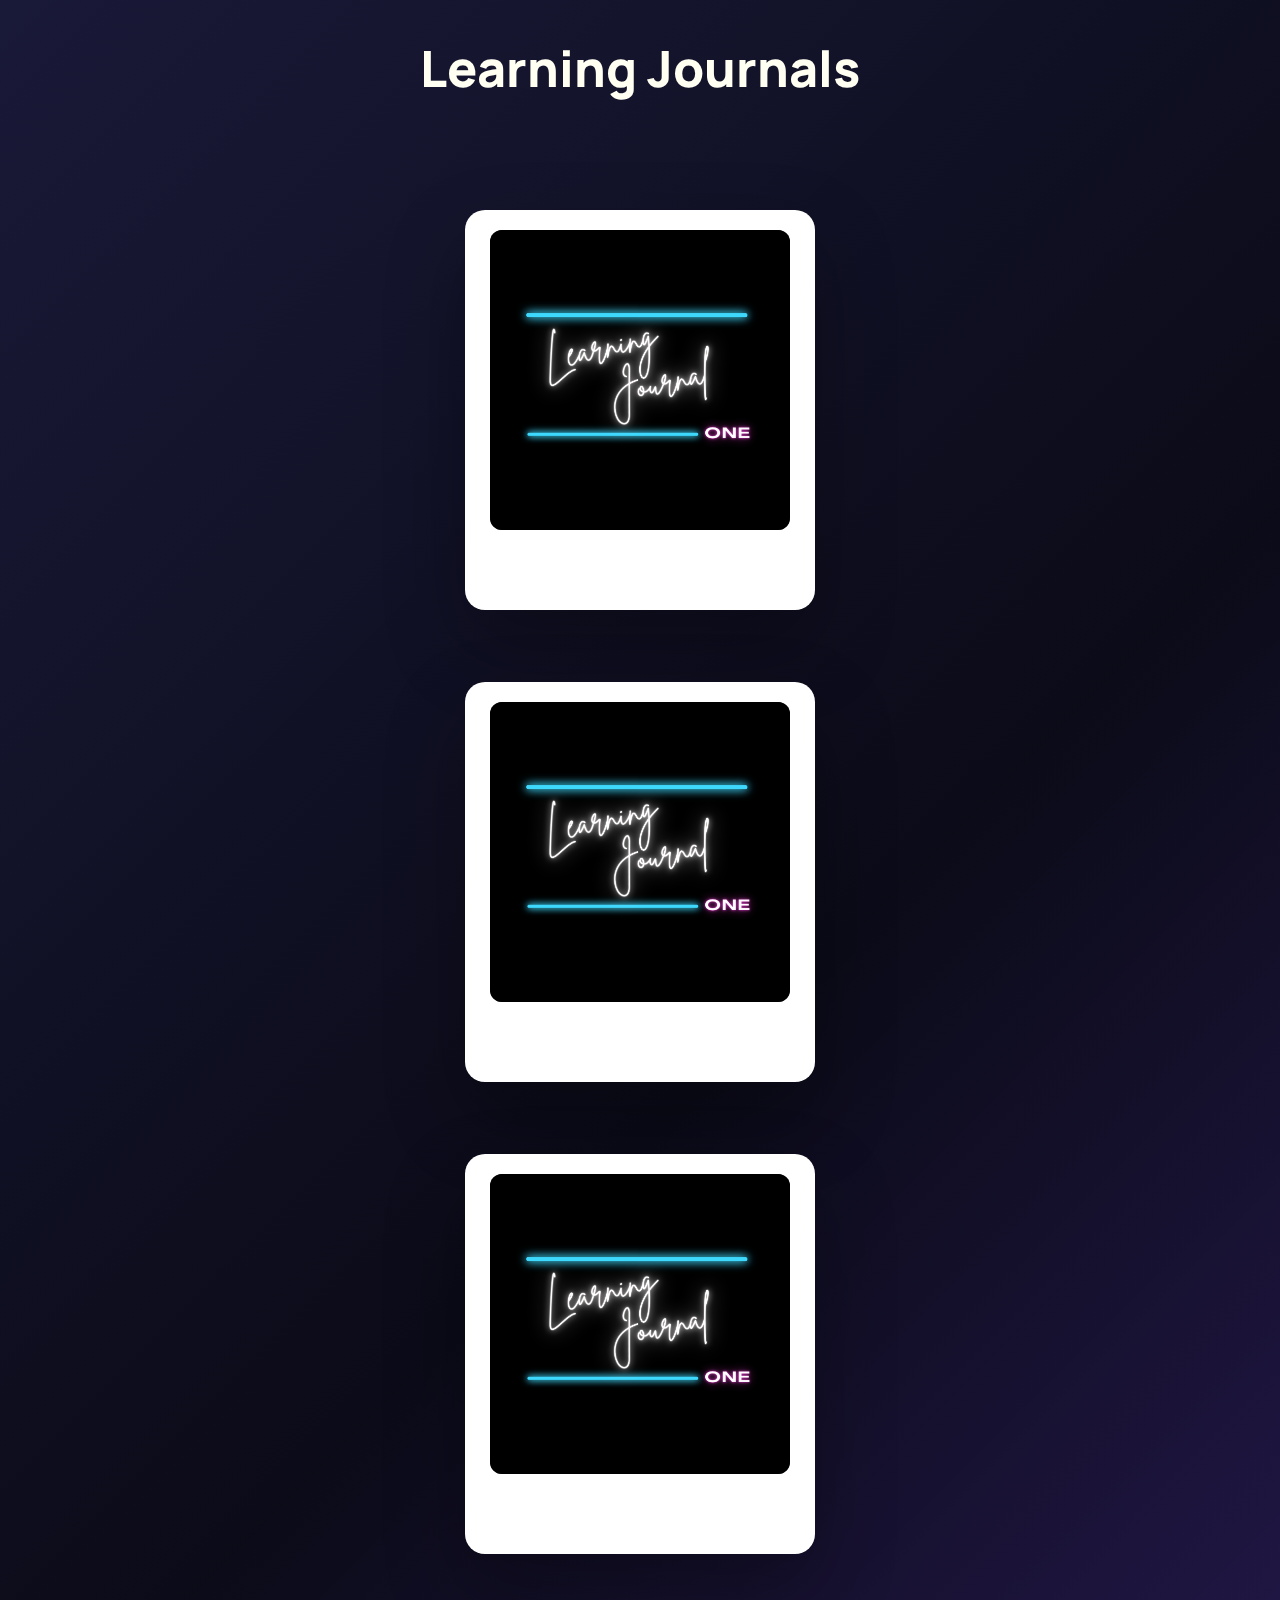
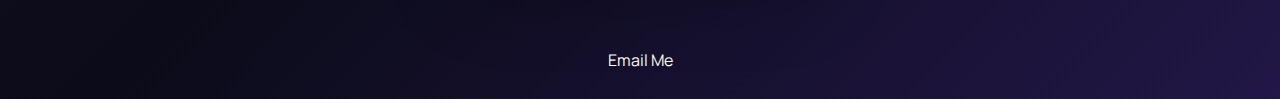
==== journals/index.html @ 32d6e1f3 "learning journal" ====
<!DOCTYPE html>
<html lang="en">
<head>
    <meta charset="UTF-8">
    <meta name="viewport" content="width=device-width, initial-scale=1.0">
    <link href="https://fonts.googleapis.com/css2?family=Manrope:wght@400;600;700;800&display=swap" rel="stylesheet">
    <link href="styles.css" rel="stylesheet">
    <title>Learning Journals</title>
</head>
<body>
    <header id="banner">
        <h1>Learning Journals</h1>
    </header>
    <main>
        <div class = "container" id = "container1">
            <div class = "card">
                <div class = "imgBx">
                    <img src = "ljimages/lj1.png" alt="Learning Journal One">
                </div>
                <article class = "content">
                    <h2>Journal 1 - <a href="https://uxdesign.cc/best-practices-for-form-design-ff5de6ca8e5f">Best Practices for Form Design</a> </h2>
                    <h3><date>2024-01-05</date></h3>
                    <p>Essentially, the best way to make well designed forms is to create it in digestable chunks without overloading the user with information. Making it vertical and also starting with basic questions and progressing into more difficult ones will help the users go through the form more smoothly. </p>
                    
                    <p>Additionally, it is essential to be clear about what information you want from the user. This can be done by marking required fields or cleaerly stating the desired format for the input. things such as clear typography as well as proper sizing for elements is also extremely important.</p>
                    
                    <p>One of the worst forms I have encountered was an application for an old award in highschool. There were many fields present on one page and sections asking for files without specifying where to put such documents. Unfortunately, I no longer have the link to the application as I am no longer apart of that organization.
                    </p>
                    
                </article>
            </div>

            <br>
        

            <div class = "card">
                <div class = "imgBx">
                    <img src = "ljimages/lj1.png" alt="Learning Journal One">
                </div>
                <article class = "content">
                    <h2>Learning Journal</h2>
                    <h3><date>2024-01-05</date></h3>
                    <p>

                    </p>
                    
                </article>
            </div>
            <br>

            <div class = "card">
                <div class = "imgBx">
                    <img src = "ljimages/lj1.png" alt="Learning Journal One">
                </div>
                <article class = "content">
                    <h2>Learning Journal</h2>
                    <h3><date>2024-01-05</date></h3>
                    <p>

                    </p>
                    
                </article>
            </div>
        </div>



      <footer>
        <a href="mailto:&#107;&#098;&#112;&#111;&#111;&#110;&#064;&#117;&#099;&#100;&#097;&#118;&#105;&#115;&#046;&#101;&#100;&#117;">Email Me</a>

      </footer>

       

    </main>
</body>
</html>
---- journals/styles.css ----
ul {
    list-style-type: none;  
    text-align: left;
    justify-content: center;
 }

 a {
    text-decoration: none;
    color: #576FE5;
 }

 a:hover {
    color: #f85699;
 }

 

{
    margin: 0;
    padding: 0;
    box-sizing: border-box;
}

header #banner {
    display: block;
    position: fixed;
    width: 1100px;
    height: 250px;
}

#banner {
    text-align: center;
    justify-content: center;
    font-family: 'Manrope', sans-serif;
}

#banner h1 {
    font-weight: 800;
    font-size: 50px;
    color: #fffff2;
}

#banner h2 {
    font-weight: 600;
    color: #FFAE62;
}

body {
    font-family: 'Manrope', sans-serif;
    justify-content: center;
    align-items: center;
    min-width: 100vh;
    background: linear-gradient(135deg,
    hsl(240deg 38% 16%) 0%,
    hsl(240deg 38% 7%) 20%,
    hsl(255deg 53% 24%) 40%,
    hsl(231deg 33% 37%) 60%,
    hsl(207deg 30% 37%) 80%,
    hsl(0deg 0% 15%) 100%);
    background-size: 300% 300%;
    animation: color 15s ease-in-out infinite;
}

@keyframes color{
    0% {
        background-position: 0 50%;
    }
    50% {
        background-position: 100% 50%;
    }
    100% {
        background-position: 0 50%;
    }
}
p {
    margin-left: 50px;
    margin-right: 50px;
    text-align: left;
    font-size: 14px;
}
.container {
    position: relative;
    display: flex;
    flex-direction: column;
    justify-content: center;
    align-items: center;
    flex-wrap: wrap;
    gap: 25px 50px;
    padding: 75px 50px;
}

.container .card {
    position: relative;
    display: flex;
    justify-content: center;
    align-items: center;
    width: 350px;
    height: 400px;
    background: #FFFFFF;
    border-radius: 20px;
    box-shadow: 0 35px 80px rgba(0, 0,0, 0.3);
    transition: 0.5s ease;
 }
 
 
 .container .card:hover {
    width: 800px;
    height: 600px;
 }
 
 
 .container .card .imgBx {
    position: absolute;
    top: 20px;
    width: 300px;
    height: 300px;
    background: #333;
    border-radius: 12px;
    overflow: hidden;
    transition: 0.5s ease;
 }

 .container .card:hover .imgBx {
   top: -100px;
   box-shadow: 0 15px 45px rgba(0, 0,0, 0.3);
   justify-content: center;
 }

 .container .card:hover .imgBx h1 {
    justify-content: center;
    align-content: center;
  }
 
 .container .card .imgBx img {
    position: absolute;
    top: 0;
    left: 0;
    width: 100%;
    height: 100%;
    object-fit: cover;
 }

 .container .card .content {
    position: absolute;
    top: 250px;
    width: 100%;
    height: 20px;
    text-align: center;
    overflow: hidden;
    transition: 0.5s ease;
 }

 .container .card:hover .content {
    overflow: visible;
    top: 225px;
    height: 250px;
 }


 .container .card .content h2 {
    font-weight: 600;
    margin-bottom: 0;
 }
 .container .card .content h3 {
    font-weight: 400;
    font-size: 12pt;
    margin: 0;
    padding: 0;
 }

 .container .card:hover .content h2 {
    font-size: 1.5em;
    color: black;
 }

 footer a {
    text-align: center;
    justify-content: center;
    color: #fffff2;
 }

 footer {
    text-align: center;
    justify-content: center;
    padding: 20px;
 }
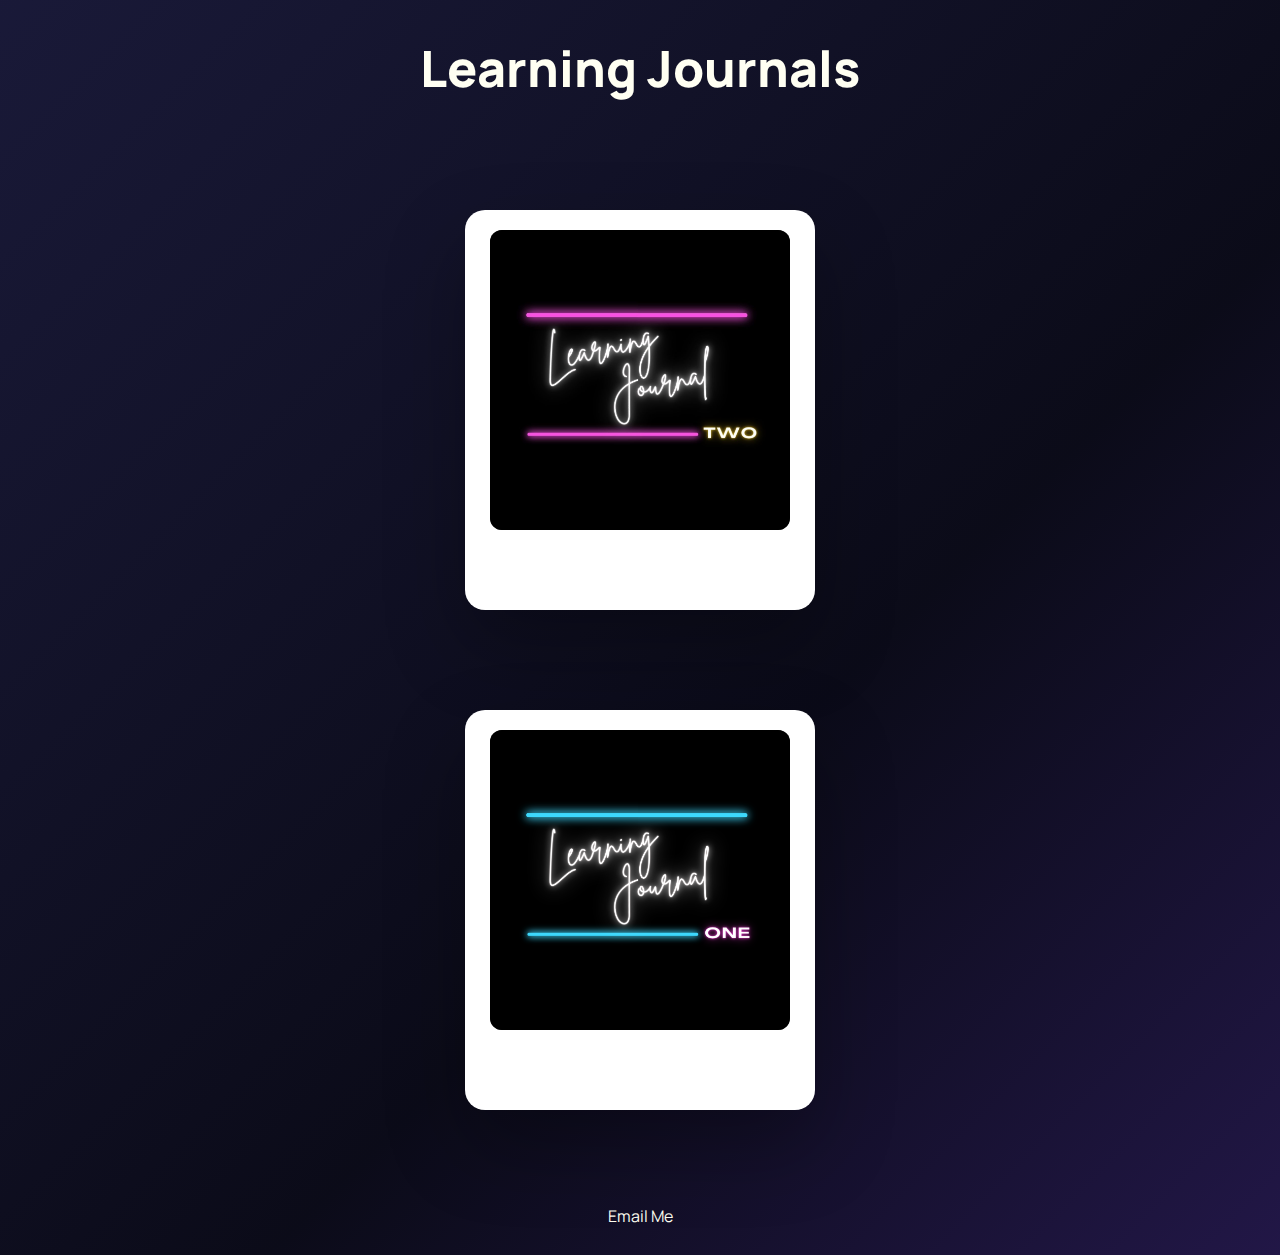
==== commit c402b603: "lj2" ====
--- a/journals/index.html
+++ b/journals/index.html
@@ -15,6 +15,21 @@
         <div class = "container" id = "container1">
             <div class = "card">
                 <div class = "imgBx">
+                    <img src = "ljimages/lj2.jpg" alt="Learning Journal Two">
+                </div>
+                <article class = "content">
+                    <h2>Journal 2 - <a href="https://uxplanet.org/best-practices-for-modals-overlays-dialog-windows-c00c66cddd8c?gi=8d76ed79e693">Best Practices for Modals/Overlays/Dialog Windows</a> </h2>
+                    <h3><date>2024-02-01</date></h3>
+                    <p>Modals can be used to display additional information on a page with content that needs to grab the user's attention. These modals should be clearly titled and give users a way to exit out of it. This can be done with buttons.</p>
+                    
+                    <p>The size of a modal shouldn't be too large or too big. The background should also be darkened so that users can focus on the pop-up rather than the content it's sitting on top of. Additionally, all modals should be triggered by the user's rather than a spontaneous ad. This will prevent user's from clicking out of it immediately.</p>
+                    
+                </article>
+            </div>
+
+
+            <div class = "card">
+                <div class = "imgBx">
                     <img src = "ljimages/lj1.png" alt="Learning Journal One">
                 </div>
                 <article class = "content">
@@ -29,38 +44,9 @@
                     
                 </article>
             </div>
-
-            <br>
         
 
-            <div class = "card">
-                <div class = "imgBx">
-                    <img src = "ljimages/lj1.png" alt="Learning Journal One">
-                </div>
-                <article class = "content">
-                    <h2>Learning Journal</h2>
-                    <h3><date>2024-01-05</date></h3>
-                    <p>
-
-                    </p>
-                    
-                </article>
-            </div>
-            <br>
-
-            <div class = "card">
-                <div class = "imgBx">
-                    <img src = "ljimages/lj1.png" alt="Learning Journal One">
-                </div>
-                <article class = "content">
-                    <h2>Learning Journal</h2>
-                    <h3><date>2024-01-05</date></h3>
-                    <p>
-
-                    </p>
-                    
-                </article>
-            </div>
+            
         </div>
 
 
--- a/journals/styles.css
+++ b/journals/styles.css
@@ -85,7 +85,7 @@
     justify-content: center;
     align-items: center;
     flex-wrap: wrap;
-    gap: 25px 50px;
+    gap: 100px 50px;
     padding: 75px 50px;
 }
 
@@ -121,7 +121,7 @@
  }
 
  .container .card:hover .imgBx {
-   top: -100px;
+   top: -75px;
    box-shadow: 0 15px 45px rgba(0, 0,0, 0.3);
    justify-content: center;
  }
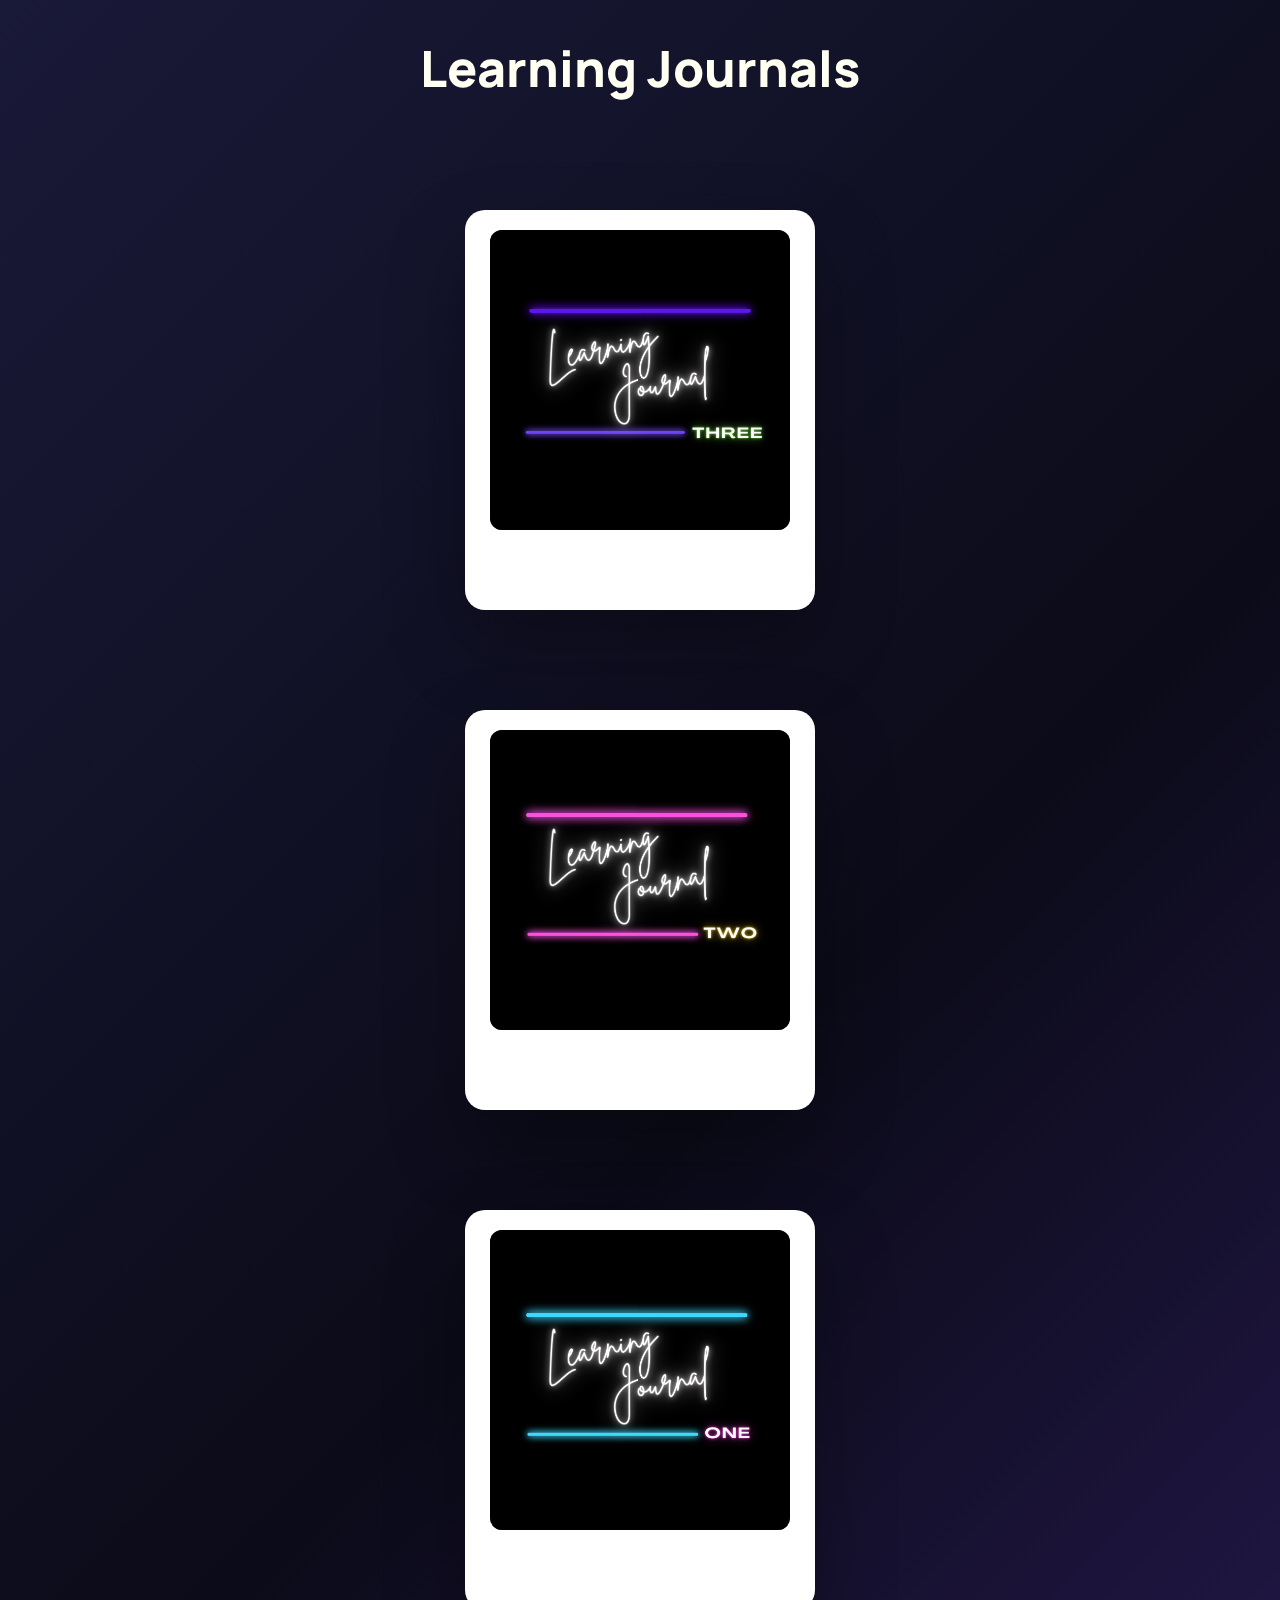
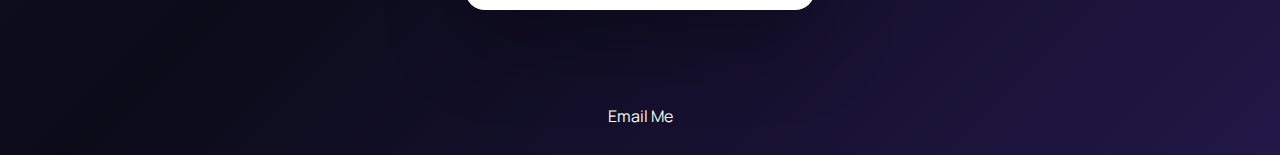
==== commit f7b4319f: "lj3" ====
--- a/journals/index.html
+++ b/journals/index.html
@@ -13,6 +13,22 @@
     </header>
     <main>
         <div class = "container" id = "container1">
+            <div class = "card">
+                <div class = "imgBx">
+                    <img src = "ljimages/lj3.png" alt="Learning Journal Three">
+                </div>
+                <article class = "content">
+                    <h2>Journal 3 - <a href="https://archive.nytimes.com/learning.blogs.nytimes.com/2015/02/27/10-intriguing-photographs-to-teach-close-reading-and-visual-thinking-skills/">10 Intriguing Photographs to Teach Close Reading and Visual Thinking Skills</a> </h2>
+                    <h3><date>2024-02-08</date></h3>
+                    <p>One of the most important things to do when closely analyzing a visual is paying careful attention to details and honing that skill on a regular. If open ended questions are asked about the image, they will likely make more observations as there is not right or wrong answer</p>
+                    
+                    <p>People can then further their understanding of a piece by building off other people's observations. This would including building off of the original intentions of the images.</p>
+
+                    <p>The Curious and Co website uses a lot of detailed images that makes the viewers curious about the rest of the content. The website has CTAs that are reminiscent of tarot card readings and other whimsical or mystic things.</p>
+                    
+                </article>
+            </div>
+            
             <div class = "card">
                 <div class = "imgBx">
                     <img src = "ljimages/lj2.jpg" alt="Learning Journal Two">
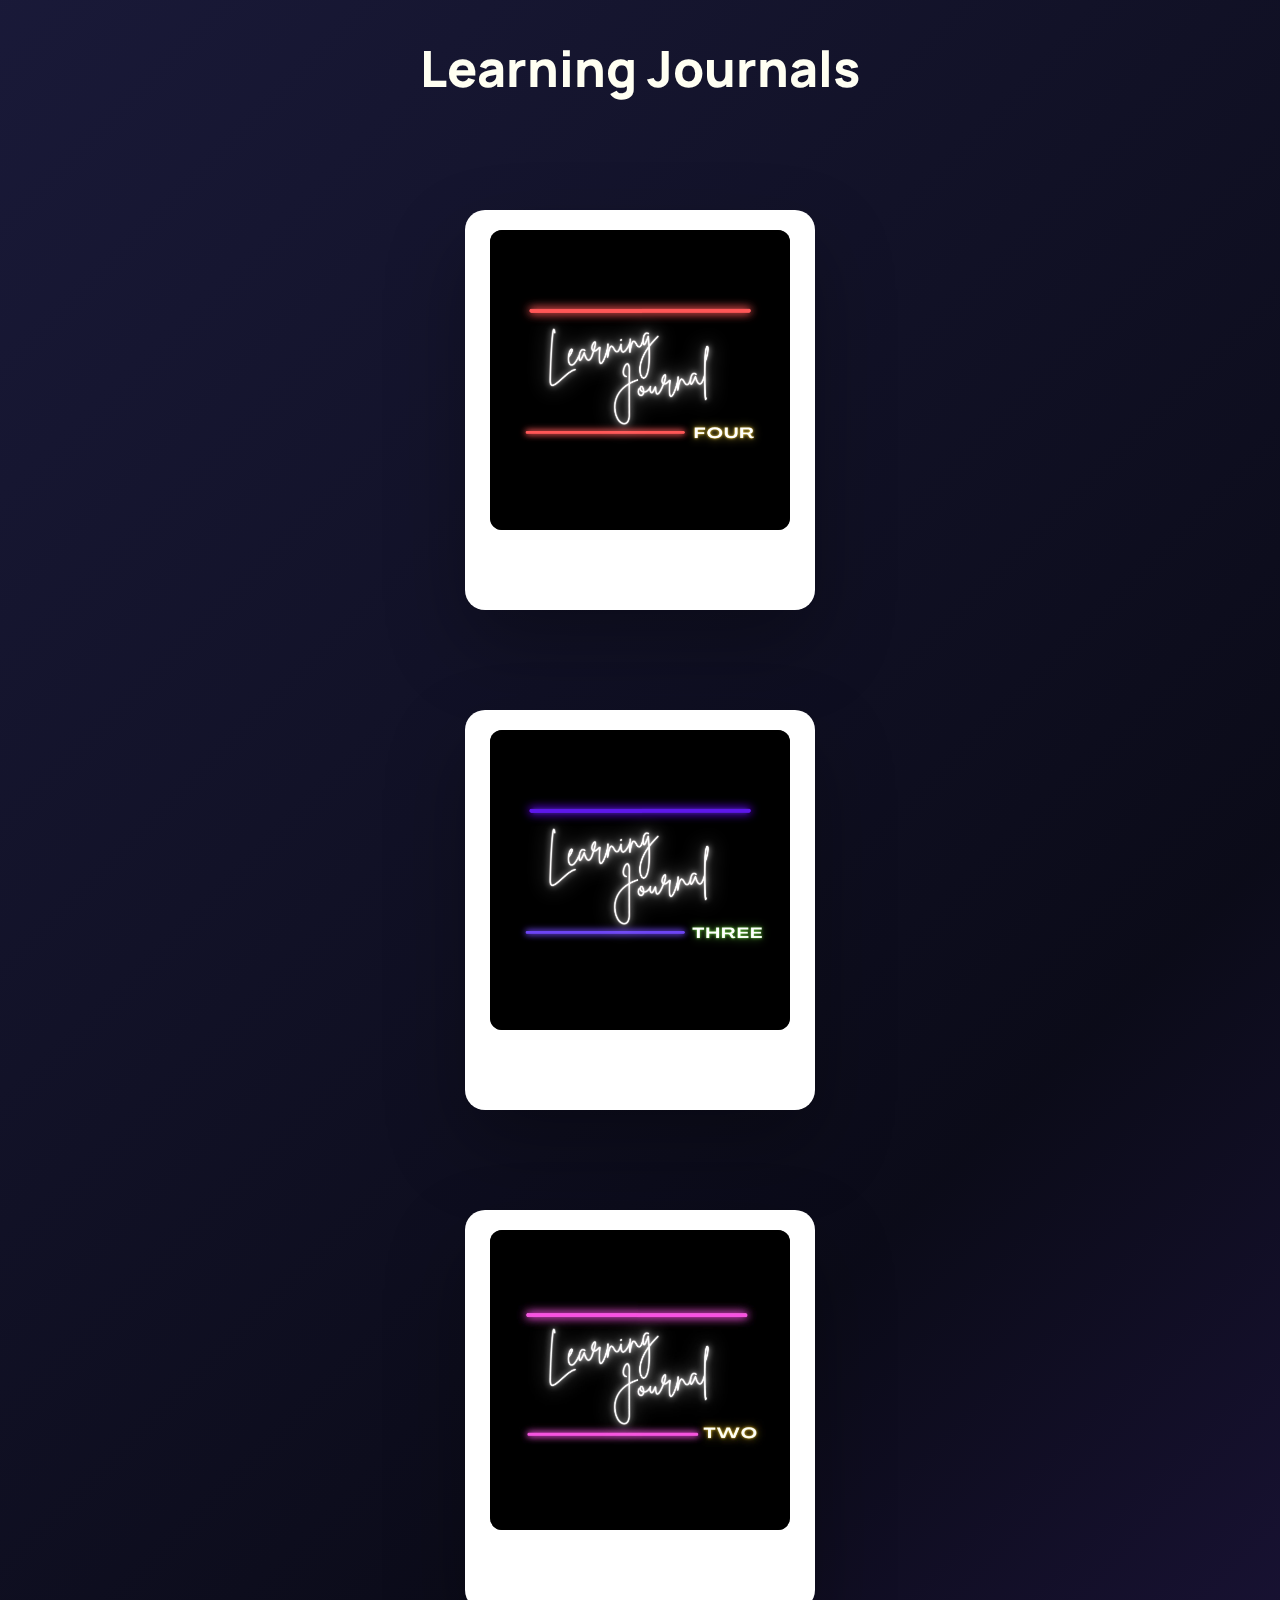
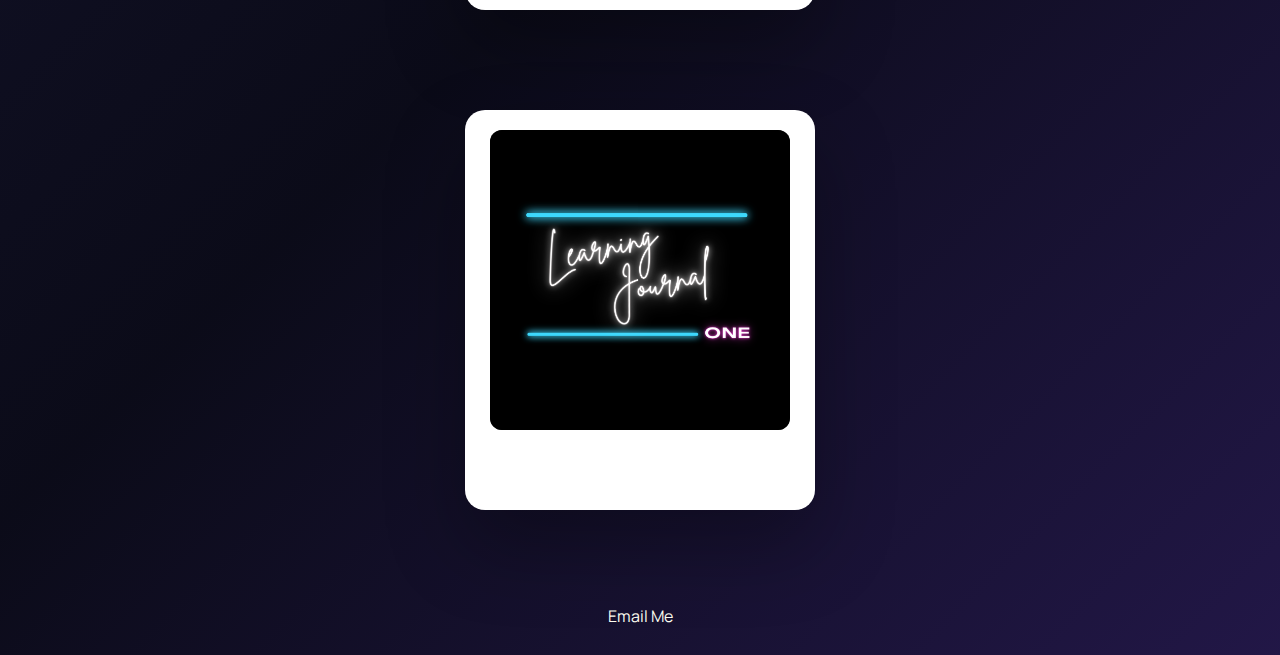
==== commit a31e698a: "lj4" ====
--- a/journals/index.html
+++ b/journals/index.html
@@ -13,6 +13,22 @@
     </header>
     <main>
         <div class = "container" id = "container1">
+            <div class = "card" id = "atz">
+                <div class = "imgBx">
+                    <img src = "ljimages/lj4.png" alt="Learning Journal Four">
+                </div>
+                <article class = "content">
+                    <h2>Journal 4 - My ATEEZ Albums and Photocards</a> </h2>
+                    <h3><date>2024-02-15</date></h3>
+                    <figure>
+                        <img src="ljimages/albums.jpg" alt = "ATEEZ Albums" width = 500px">
+                        <figcaption>Kristie Poon, 2024</figcaption>
+                    </figure>
+                    <p>From looking at the image alone, unless you are a fan, you would not be able to tell exactly what I collect. There are signed items but they vary in sizes and color. This is an image of a few of the signed albums I have from a K-Pop band called ATEEZ. There is a signed album for every member of the band except one. From first glance, if unfamiliar with K-Pop you wouldnt be able to tell they are CDs. In the front there is a photocard of one of the band's members (whose signed album I don't currently have in Davis). The idea is to instruct the user to hover over the photo of the band memeber, then he will tell them to hover over the album signatures. </p>
+                        
+                    <p> When hovering over a signed album or the photocard, I wanted to display the photocards from those albums that I collect and information about the member that signed it. ATEEZ is one of my favorite bands and my signed album collection and photocard collection show how important they are in my life. I've personally skipped midterms to see them in concert and have followed them through multiple stops (I saw them live 6 times in one year!).</p>
+                </article>
+            </div>
             <div class = "card">
                 <div class = "imgBx">
                     <img src = "ljimages/lj3.png" alt="Learning Journal Three">
--- a/journals/styles.css
+++ b/journals/styles.css
@@ -185,4 +185,7 @@
     padding: 20px;
  }
 
-
+ .container #atz:hover {
+   width: 800px;
+   height: 925px;
+}
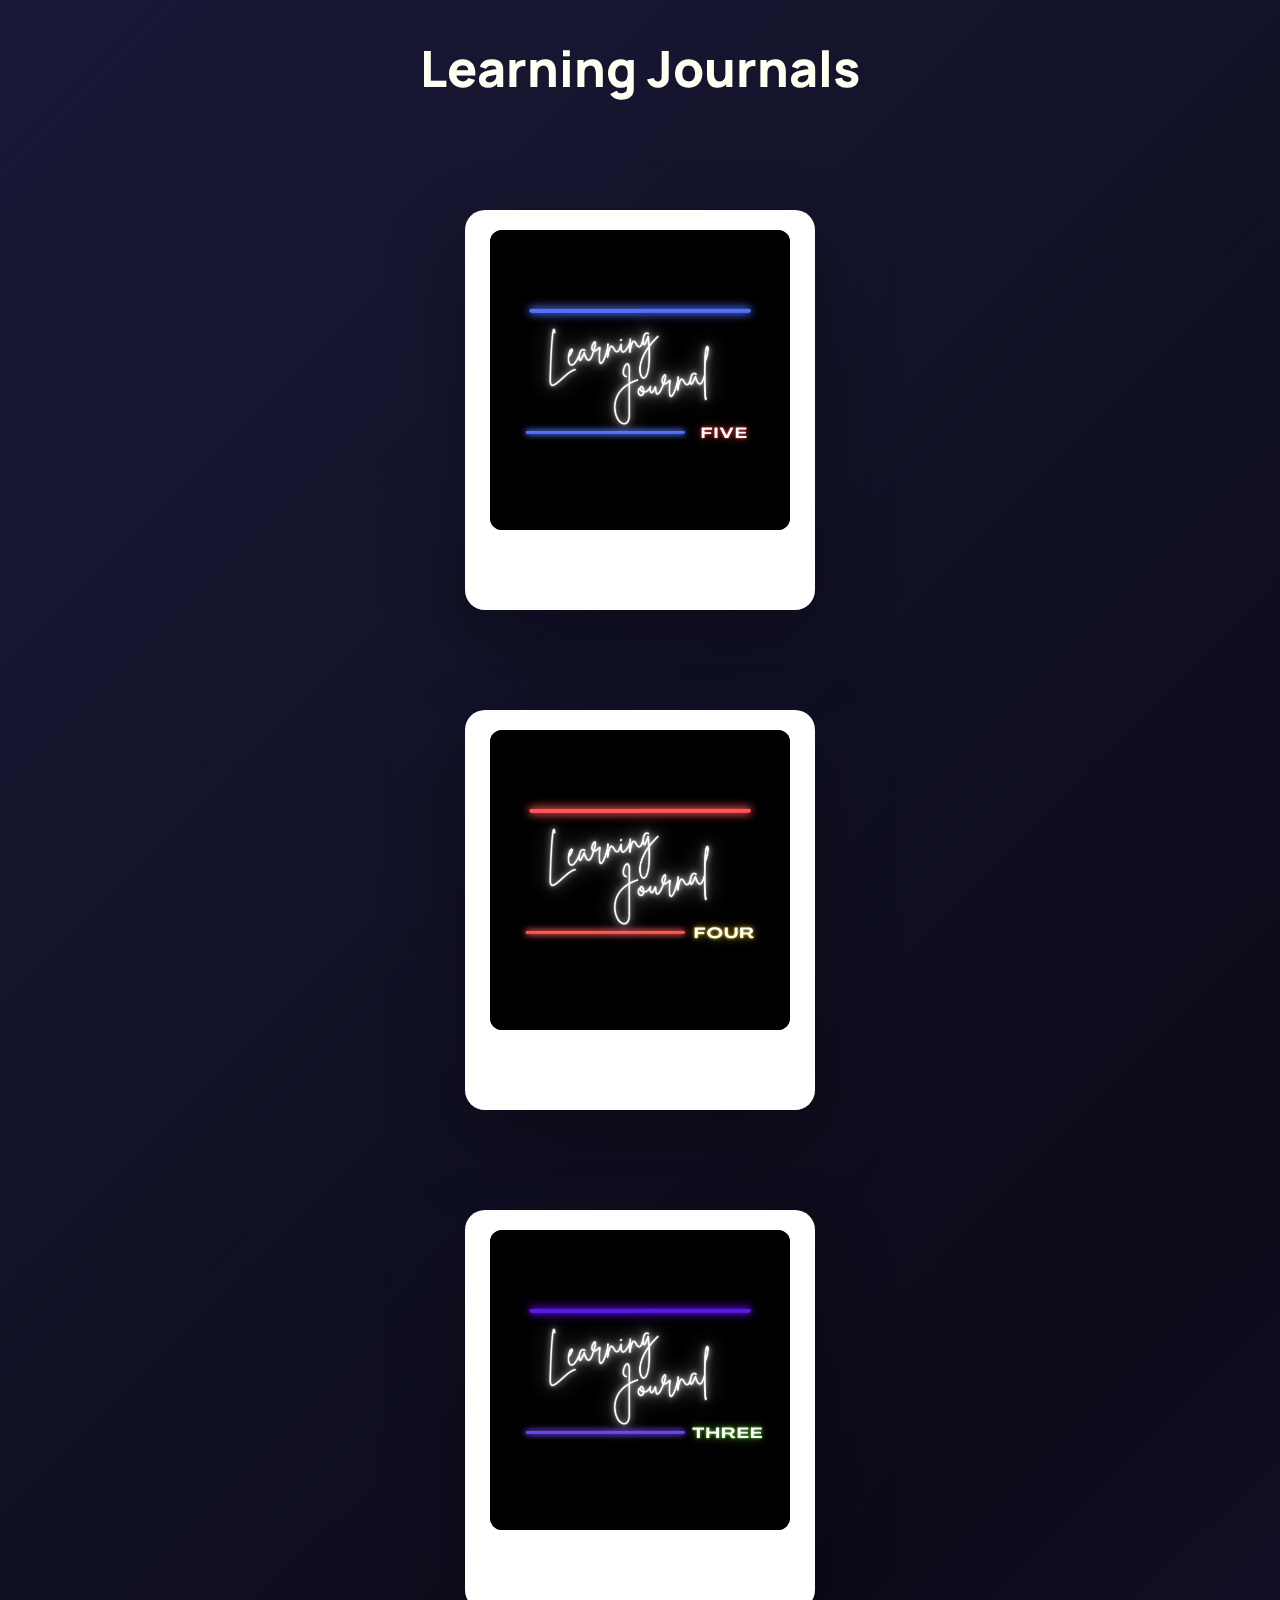
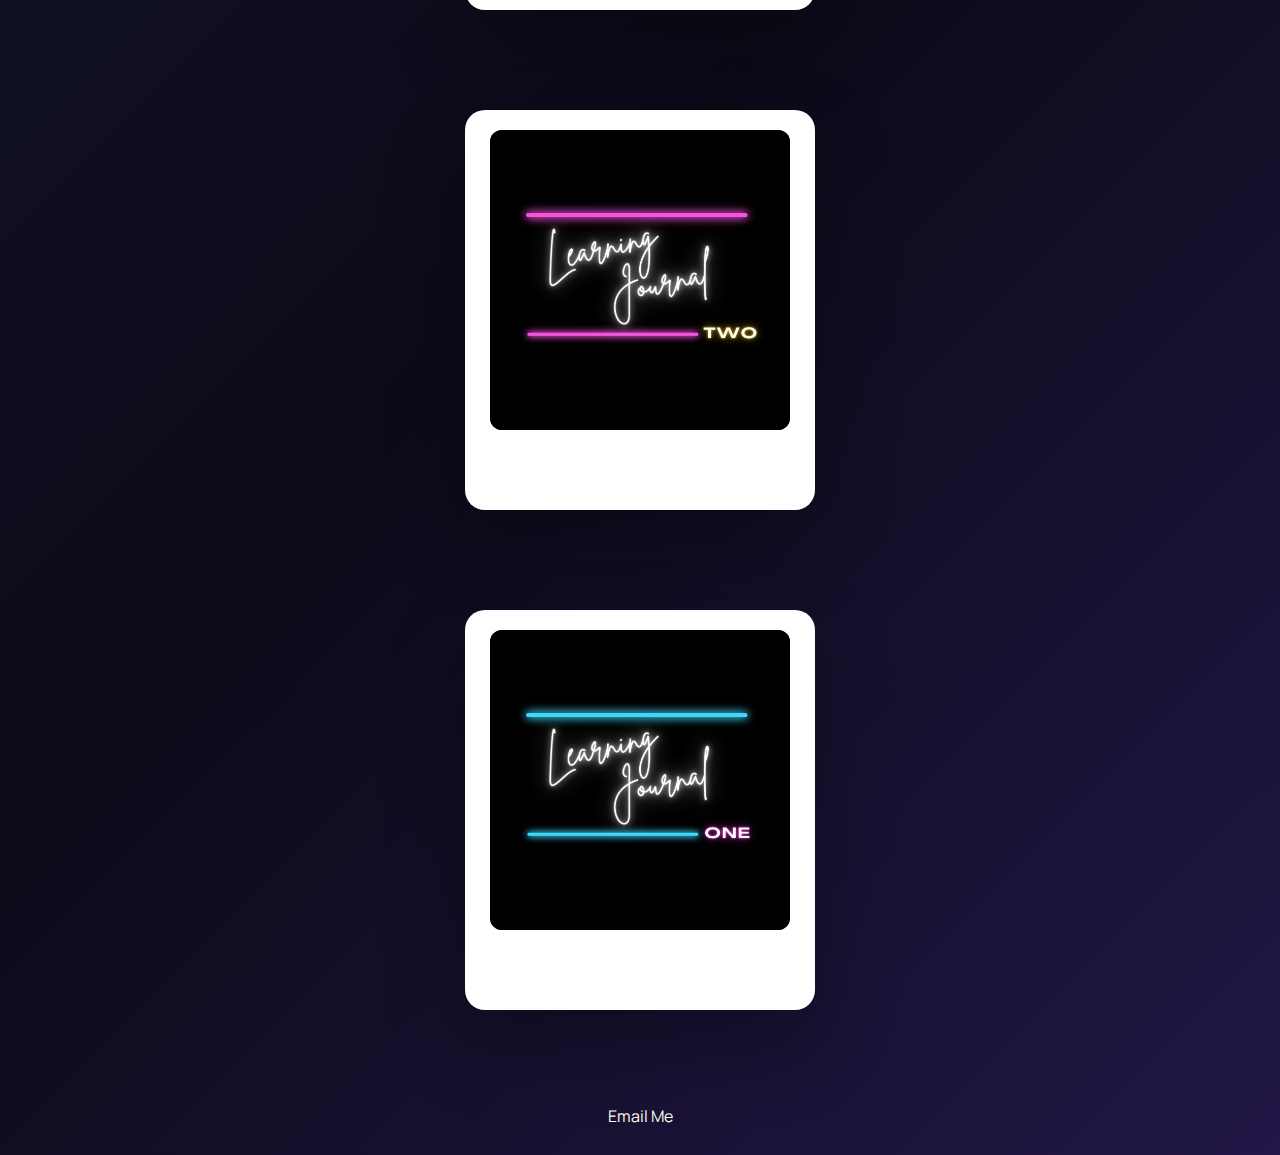
==== commit a4ae900f: "lj5" ====
--- a/journals/index.html
+++ b/journals/index.html
@@ -13,6 +13,22 @@
     </header>
     <main>
         <div class = "container" id = "container1">
+            <div class = "card">
+                <div class = "imgBx">
+                    <img src = "ljimages/lj5.png" alt="Learning Journal Three">
+                </div>
+                <article class = "content">
+                    <h2>Journal 5 - <a href="https://uxplanet.org/game-design-ux-best-practices-guide-4a3078c32099">Game Design UI Best Practices</a></h2>
+                    <h3><date>2024-02-27</date></h3>
+                    <p>The article delves into the realm of game design UX, offering a comprehensive guide on best practices. It underscores the pivotal role of user experience in gaming, stressing the need for intuitive controls that seamlessly connect players with the virtual world. The importance of clear feedback mechanisms is highlighted, ensuring that players receive instant and understandable responses to their actions. Engaging visuals take center stage in the discussion, as the article advocates for captivating graphics that enhance the overall gaming experience.</p>
+
+                    <p>User testing emerges as a key aspect, with the author emphasizing the iterative process of refining the game's interface based on player feedback. The article advocates for a user-centric approach, promoting the idea that player satisfaction is paramount in successful game design.</p>
+                        
+                    <p>Incorporating tutorials and effective onboarding processes is encouraged to facilitate a smooth introduction to the game's mechanics, reducing the learning curve for players. The article envisions a harmonious blend of creativity and usability, asserting that a well-designed UX can significantly contribute to the success and popularity of a game.</p>
+                    
+                </article>
+            </div>
+            
             <div class = "card" id = "atz">
                 <div class = "imgBx">
                     <img src = "ljimages/lj4.png" alt="Learning Journal Four">
@@ -27,6 +43,14 @@
                     <p>From looking at the image alone, unless you are a fan, you would not be able to tell exactly what I collect. There are signed items but they vary in sizes and color. This is an image of a few of the signed albums I have from a K-Pop band called ATEEZ. There is a signed album for every member of the band except one. From first glance, if unfamiliar with K-Pop you wouldnt be able to tell they are CDs. In the front there is a photocard of one of the band's members (whose signed album I don't currently have in Davis). The idea is to instruct the user to hover over the photo of the band memeber, then he will tell them to hover over the album signatures. </p>
                         
                     <p> When hovering over a signed album or the photocard, I wanted to display the photocards from those albums that I collect and information about the member that signed it. ATEEZ is one of my favorite bands and my signed album collection and photocard collection show how important they are in my life. I've personally skipped midterms to see them in concert and have followed them through multiple stops (I saw them live 6 times in one year!).</p>
+
+                    <figure>
+                        <img src="ljimages/lupelj.jpg" alt = "Gamcheon Culture Village" width = 500px">
+                        <figcaption>Lupe Alvarez, 2024</figcaption>
+                    </figure>
+                    <p>This is Lupe's photo for her studio. It is a picture of Gamcheon Culture Village in Korea. One of the more visually interesting aspects of the image is the arch made of little houses. The alley is also filled with brightly colored buildings and lively signage. </p>
+
+                        <p>To me it is obvious that it is Korea due to the Hangul signage. Others may not be able to recgonize it. As a place, Gamcheon might not be well known to others so I am curious about the stories the place will tell.</p>
                 </article>
             </div>
             <div class = "card">
--- a/journals/styles.css
+++ b/journals/styles.css
@@ -187,5 +187,5 @@
 
  .container #atz:hover {
    width: 800px;
-   height: 925px;
+   height: 1450px;
 }
